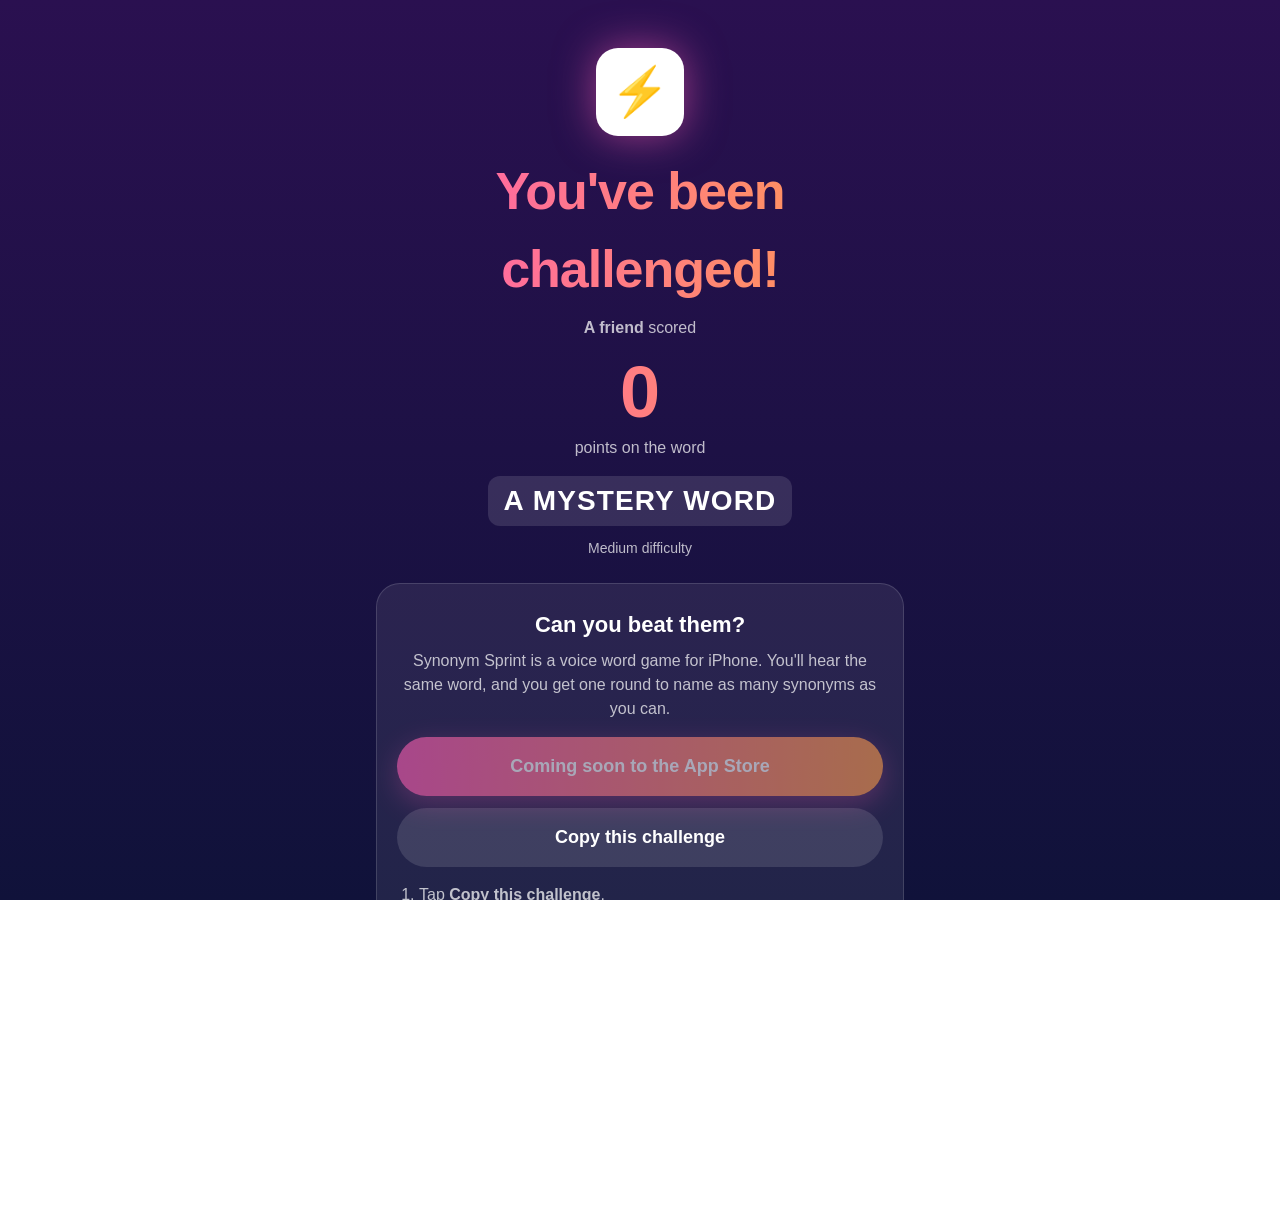
==== c/index.html @ aa2dd21e "Synonym Sprint website: home, challenge page, privacy policy, app link file" ====
<!doctype html>
<html lang="en">
<head>
  <meta charset="utf-8">
  <meta name="viewport" content="width=device-width, initial-scale=1">
  <title>You've been challenged · Synonym Sprint</title>
  <meta name="description" content="A friend challenged you to Synonym Sprint. Name more synonyms than they did.">
  <link rel="stylesheet" href="/style.css">
</head>
<body>
  <!-- People who have the app never see this page: the link opens the app directly.
       Everyone else lands here and is shown how to get the app and keep the challenge. -->
  <main>
    <div class="logo" aria-hidden="true">⚡️</div>
    <h1>You've been challenged!</h1>
    <p><strong id="name">A friend</strong> scored</p>
    <div class="score" id="score">?</div>
    <p>points on the word</p>
    <div class="word" id="word">?</div>
    <p class="small" id="difficulty" style="margin-top: 12px;"></p>

    <div class="card">
      <h2 style="margin-top: 0;">Can you beat them?</h2>
      <p>Synonym Sprint is a voice word game for iPhone. You'll hear the same word, and you get one round to name as many synonyms as you can.</p>
      <a id="get-app" class="button" href="#">Get Synonym Sprint</a>
      <button id="copy" class="button secondary" type="button">Copy this challenge</button>
      <ol class="steps">
        <li>Tap <strong>Copy this challenge</strong>.</li>
        <li>Install Synonym Sprint and open it.</li>
        <li>On the home screen, tap <strong>Paste</strong> next to “Got a challenge?”</li>
      </ol>
    </div>

    <a id="open" class="button secondary" href="#">Already have the app? Open the challenge</a>

    <footer>
      <a href="/">About Synonym Sprint</a> · <a href="/privacy/">Privacy policy</a>
    </footer>
  </main>

  <script src="/config.js"></script>
  <script>
    const params = new URLSearchParams(location.search);
    const name = params.get("n") || "A friend";
    const score = Number(params.get("s") || 0);
    const word = params.get("w") || "";
    const difficulty = params.get("d") || "medium";

    // textContent keeps anything odd in the link from being treated as page code.
    document.getElementById("name").textContent = name;
    document.getElementById("score").textContent = score.toLocaleString("en-US");
    document.getElementById("word").textContent = word || "a mystery word";
    document.getElementById("difficulty").textContent =
      difficulty.charAt(0).toUpperCase() + difficulty.slice(1) + " difficulty";
    document.title = name + " challenged you · Synonym Sprint";

    // Opens the app straight to this challenge for people who already have it.
    document.getElementById("open").href = "synonymsprint://challenge" + location.search;

    const getApp = document.getElementById("get-app");
    if (window.SYNONYM_SPRINT.appStoreURL) {
      getApp.href = window.SYNONYM_SPRINT.appStoreURL;
    } else {
      getApp.textContent = "Coming soon to the App Store";
      getApp.setAttribute("aria-disabled", "true");
    }

    // The app's Paste button reads the challenge from this copied link.
    const copy = document.getElementById("copy");
    copy.addEventListener("click", async () => {
      const text = name + " challenged you in Synonym Sprint: " + location.href;
      try {
        await navigator.clipboard.writeText(text);
        copy.textContent = "Copied! Now get the app";
      } catch {
        copy.textContent = "Press and hold the address bar to copy the link";
      }
    });
  </script>
</body>
</html>
---- style.css ----
/* Shared look for synonymsprint.github.io: the app's dark purple background and pink-to-orange accents. */
:root {
  --bg-top: #2a1050;
  --bg-bottom: #10123a;
  --text: #ffffff;
  --muted: rgba(255, 255, 255, 0.72);
  --card: rgba(255, 255, 255, 0.08);
  --card-line: rgba(255, 255, 255, 0.14);
  --hot: #ff5fb4;
  --warm: #ff9d4d;
  --button-text: #ffffff;
}

* { box-sizing: border-box; }

html, body { margin: 0; padding: 0; }

body {
  min-height: 100vh;
  background: linear-gradient(180deg, var(--bg-top), var(--bg-bottom)) fixed;
  color: var(--text);
  font-family: -apple-system, BlinkMacSystemFont, "SF Pro Rounded", "Segoe UI", Roboto, sans-serif;
  line-height: 1.5;
}

main {
  max-width: 560px;
  margin: 0 auto;
  padding: 48px 16px 64px;
  text-align: center;
}

.logo {
  width: 88px;
  height: 88px;
  margin: 0 auto 16px;
  border-radius: 22px;
  background: #fff;
  display: grid;
  place-items: center;
  font-size: 48px;
  box-shadow: 0 0 40px rgba(255, 95, 180, 0.55);
}

h1 {
  margin: 0 0 8px;
  font-size: clamp(36px, 10vw, 52px);
  font-weight: 900;
  letter-spacing: -0.02em;
  background: linear-gradient(90deg, var(--hot), var(--warm));
  -webkit-background-clip: text;
  background-clip: text;
  color: transparent;
}

h2 { margin: 32px 0 8px; font-size: 22px; }

p { color: var(--muted); margin: 0 0 16px; }

.card {
  background: var(--card);
  border: 1px solid var(--card-line);
  border-radius: 24px;
  padding: 24px 20px;
  margin: 24px 0;
}

.score {
  font-size: clamp(48px, 16vw, 72px);
  font-weight: 900;
  line-height: 1;
  margin: 8px 0;
  background: linear-gradient(90deg, var(--hot), var(--warm));
  -webkit-background-clip: text;
  background-clip: text;
  color: transparent;
}

.word {
  display: inline-block;
  font-size: 28px;
  font-weight: 900;
  letter-spacing: 0.04em;
  text-transform: uppercase;
  padding: 4px 16px;
  border-radius: 12px;
  background: rgba(255, 255, 255, 0.12);
}

.button {
  display: block;
  width: 100%;
  margin: 12px 0 0;
  padding: 16px 20px;
  border: none;
  border-radius: 999px;
  background: linear-gradient(90deg, var(--hot), var(--warm));
  color: var(--button-text);
  font: inherit;
  font-size: 18px;
  font-weight: 800;
  text-decoration: none;
  cursor: pointer;
  box-shadow: 0 8px 28px rgba(255, 95, 180, 0.4);
}

.button.secondary {
  background: rgba(255, 255, 255, 0.12);
  box-shadow: none;
}

.button[aria-disabled="true"] { opacity: 0.6; pointer-events: none; }

.steps { text-align: left; color: var(--muted); padding-left: 22px; margin: 16px 0 0; }
.steps li { margin-bottom: 8px; }

.small { font-size: 14px; }

footer { margin-top: 40px; font-size: 14px; }
footer a { color: var(--muted); }

/* The privacy policy reads as a document, so it's left-aligned. */
.document { text-align: left; }
.document h1 { text-align: center; }
.document p, .document li { color: var(--muted); }
.document a { color: var(--warm); }
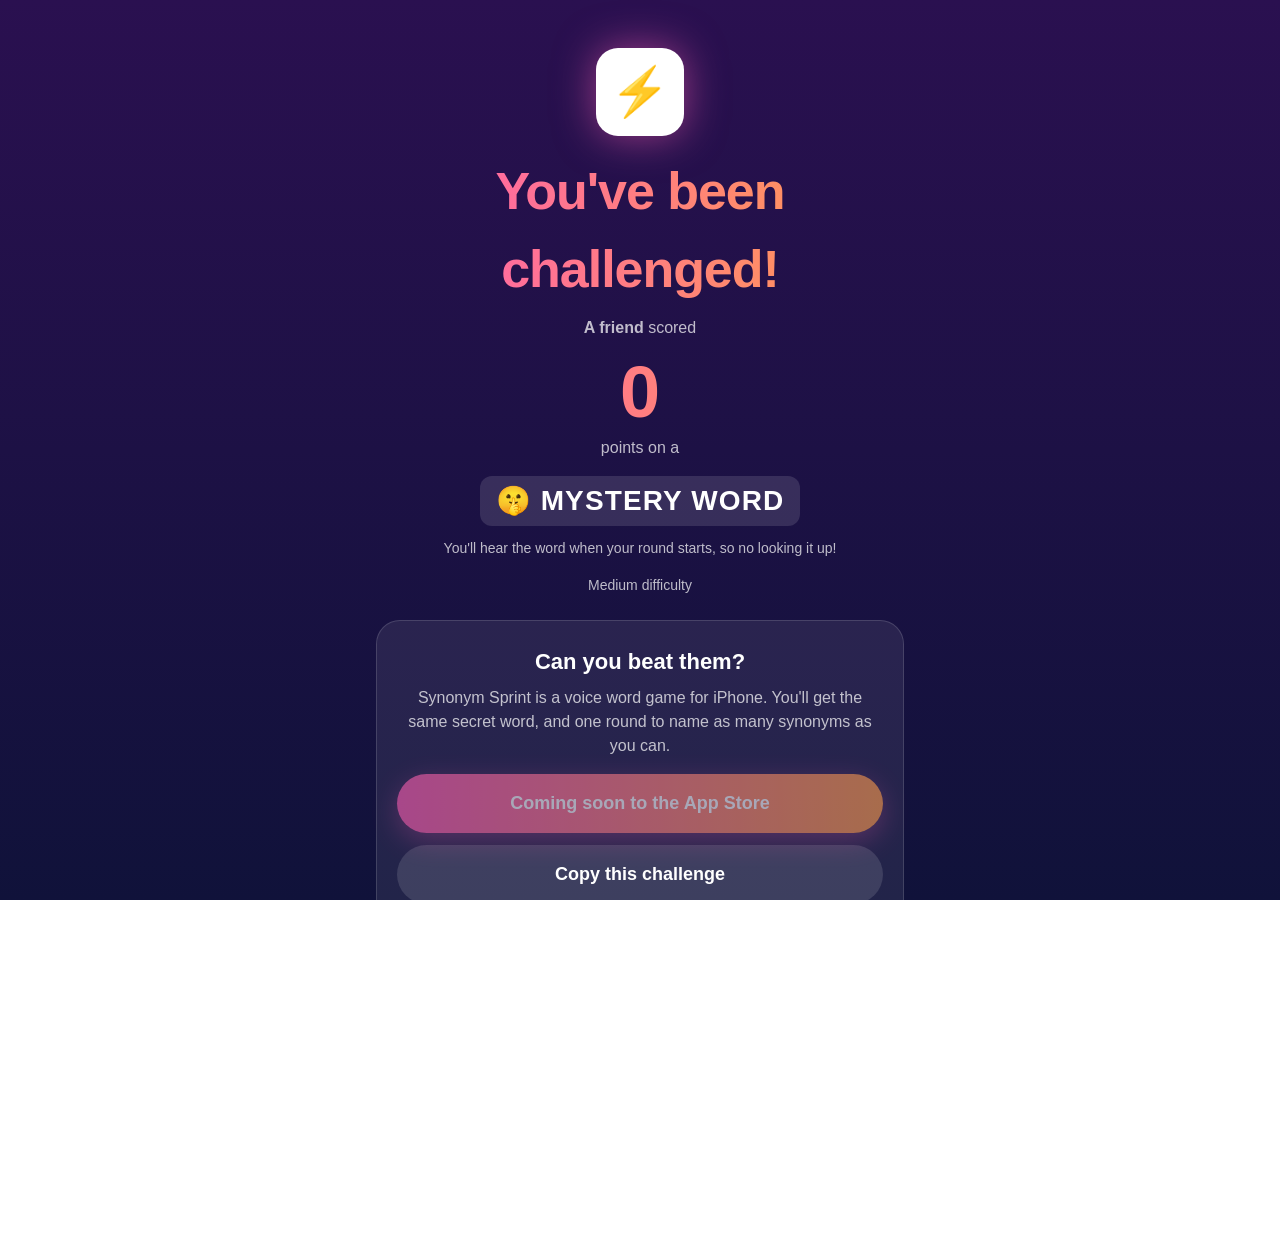
==== commit 4cec0617: "Keep the challenge word a secret" ====
--- a/c/index.html
+++ b/c/index.html
@@ -15,13 +15,14 @@
     <h1>You've been challenged!</h1>
     <p><strong id="name">A friend</strong> scored</p>
     <div class="score" id="score">?</div>
-    <p>points on the word</p>
-    <div class="word" id="word">?</div>
+    <p>points on a</p>
+    <div class="word">🤫 Mystery word</div>
+    <p class="small" style="margin-top: 12px;">You'll hear the word when your round starts, so no looking it up!</p>
     <p class="small" id="difficulty" style="margin-top: 12px;"></p>
 
     <div class="card">
       <h2 style="margin-top: 0;">Can you beat them?</h2>
-      <p>Synonym Sprint is a voice word game for iPhone. You'll hear the same word, and you get one round to name as many synonyms as you can.</p>
+      <p>Synonym Sprint is a voice word game for iPhone. You'll get the same secret word, and one round to name as many synonyms as you can.</p>
       <a id="get-app" class="button" href="#">Get Synonym Sprint</a>
       <button id="copy" class="button secondary" type="button">Copy this challenge</button>
       <ol class="steps">
@@ -43,13 +44,11 @@
     const params = new URLSearchParams(location.search);
     const name = params.get("n") || "A friend";
     const score = Number(params.get("s") || 0);
-    const word = params.get("w") || "";
     const difficulty = params.get("d") || "medium";
 
     // textContent keeps anything odd in the link from being treated as page code.
     document.getElementById("name").textContent = name;
     document.getElementById("score").textContent = score.toLocaleString("en-US");
-    document.getElementById("word").textContent = word || "a mystery word";
     document.getElementById("difficulty").textContent =
       difficulty.charAt(0).toUpperCase() + difficulty.slice(1) + " difficulty";
     document.title = name + " challenged you · Synonym Sprint";
